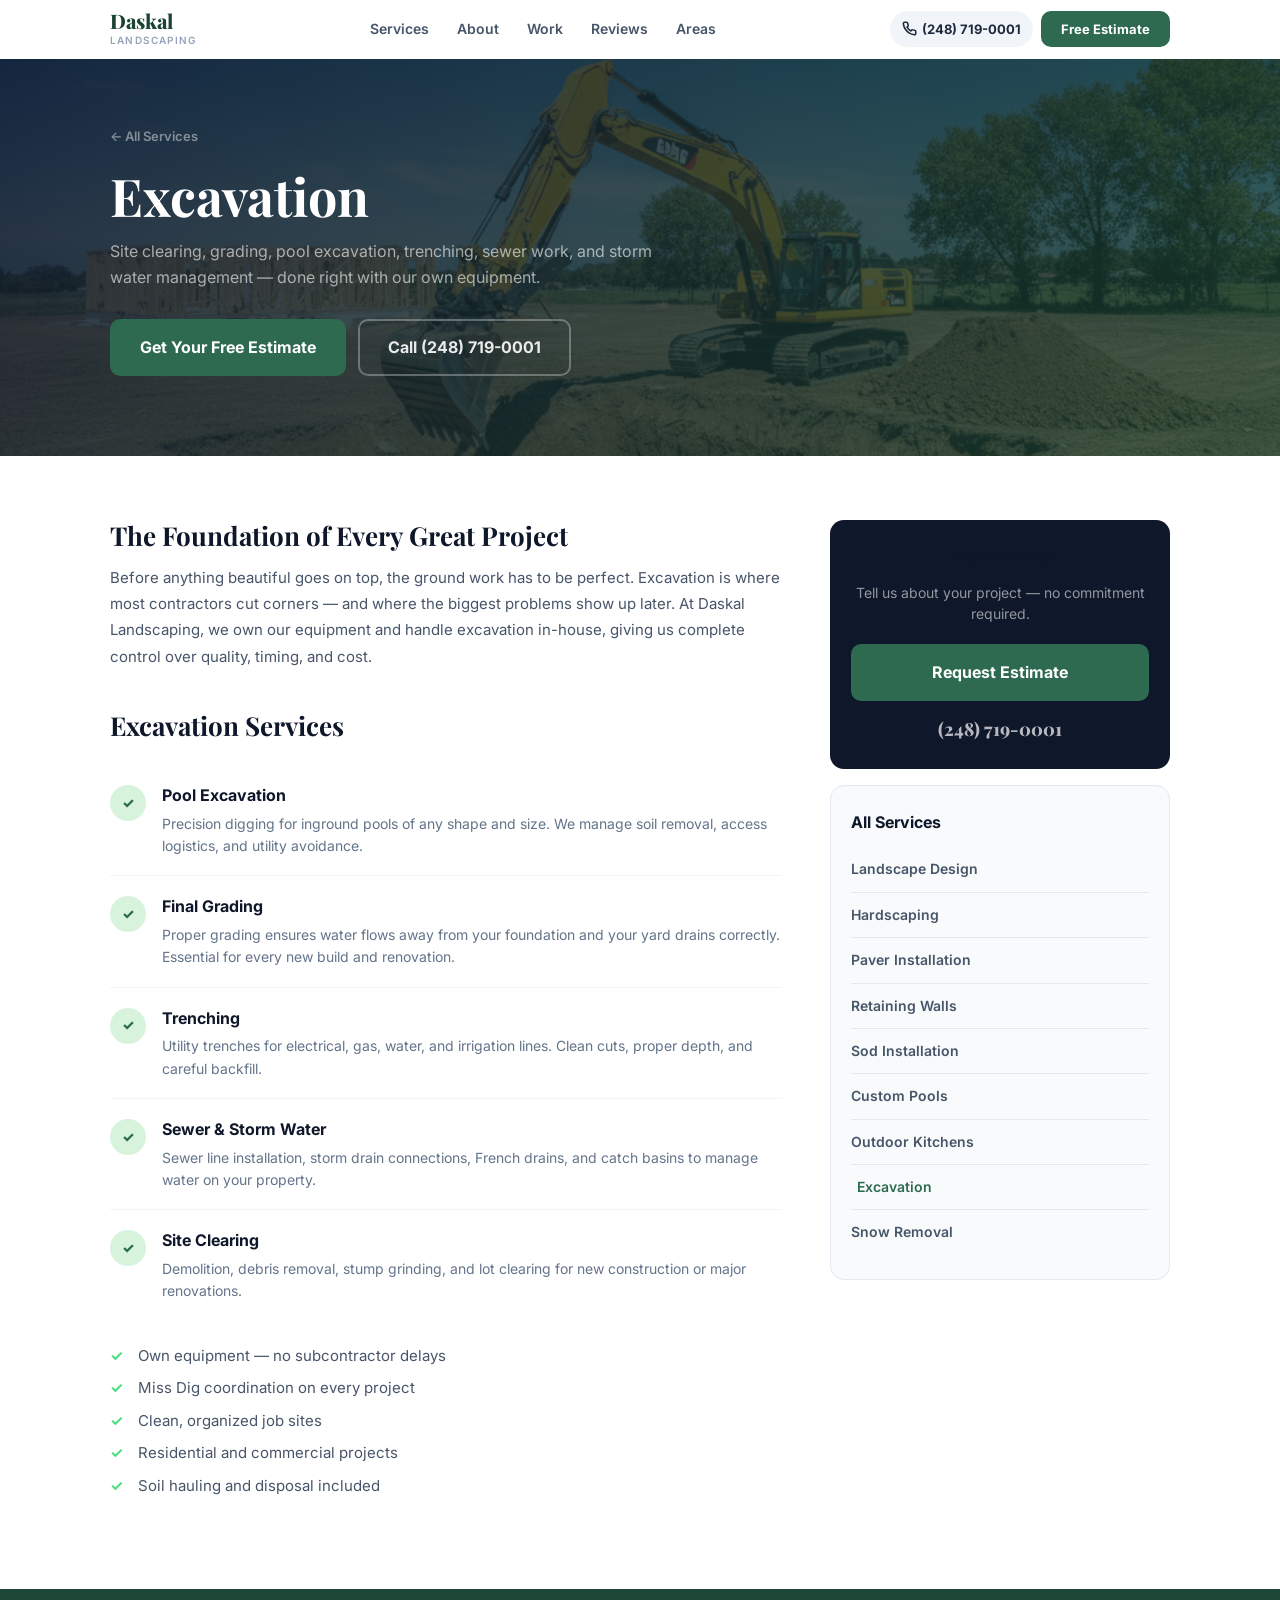
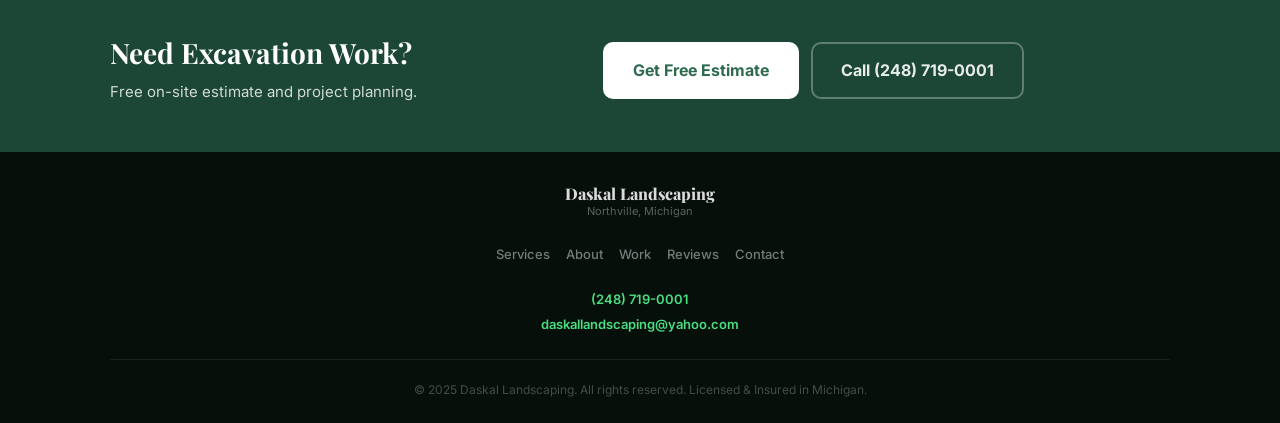
==== excavation/index.html @ 1ce57e73 "Add 9 service pages with clean URLs + expanded homepage Service pages (all with unique SEO, schema, " ====
<!DOCTYPE html>
<html lang="en">
<head>
  <meta charset="UTF-8">
  <meta name="viewport" content="width=device-width, initial-scale=1.0">
  <title>Excavation Services Northville MI | Daskal Landscaping</title>
  <meta name="description" content="Professional excavation in Northville & Southeast Michigan. Pool excavation, grading, trenching, sewer work, storm water management. Call (248) 719-0001.">
  <meta name="robots" content="index, follow">
  <link rel="canonical" href="https://www.daskallandscapeanddesign.com/excavation/">
  <meta property="og:title" content="Excavation Services Northville MI | Daskal Landscaping">
  <meta property="og:description" content="Professional excavation in Northville & Southeast Michigan. Pool excavation, grading, trenching, sewer work, storm water management. Call (248) 719-0001.">
  <meta property="og:type" content="website">
  <meta property="og:url" content="https://www.daskallandscapeanddesign.com/excavation/">
  <script type="application/ld+json">
  {"@context":"https://schema.org","@type":"Service","serviceType":"Excavation","provider":{"@type":"LandscapingBusiness","name":"Daskal Landscaping","url":"https://www.daskallandscapeanddesign.com","telephone":"+12487190001","areaServed":"Northville, MI"},"areaServed":{"@type":"AdministrativeArea","name":"Southeast Michigan"}}
  </script>
  <link rel="preconnect" href="https://fonts.googleapis.com">
  <link rel="preconnect" href="https://fonts.gstatic.com" crossorigin>
  <link href="https://fonts.googleapis.com/css2?family=Inter:wght@400;500;600;700;800;900&family=Playfair+Display:wght@700;800;900&display=swap" rel="stylesheet">
  <link rel="stylesheet" href="../styles.css">
</head>
<body>

  <div class="sticky-cta" id="stickyCta"><a href="tel:+12487190001" class="sticky-cta__call"><svg width="18" height="18" viewBox="0 0 24 24" fill="none" stroke="currentColor" stroke-width="2.5"><path d="M22 16.92v3a2 2 0 01-2.18 2 19.79 19.79 0 01-8.63-3.07 19.5 19.5 0 01-6-6 19.79 19.79 0 01-3.07-8.67A2 2 0 014.11 2h3a2 2 0 012 1.72c.127.96.361 1.903.7 2.81a2 2 0 01-.45 2.11L8.09 9.91a16 16 0 006 6l1.27-1.27a2 2 0 012.11-.45c.907.339 1.85.573 2.81.7A2 2 0 0122 16.92z"/></svg>Call Now</a><a href="../#contact" class="sticky-cta__quote">Free Estimate</a></div>

  <header class="header" id="header"><div class="container"><div class="header__inner"><a href="../" class="header__brand"><span class="header__name">Daskal</span><span class="header__tagline">Landscaping</span></a><nav class="header__nav"><a href="../#services">Services</a><a href="../#about">About</a><a href="../#work">Work</a><a href="../#reviews">Reviews</a><a href="../#areas">Areas</a></nav><div class="header__actions"><a href="tel:+12487190001" class="header__phone"><svg width="15" height="15" viewBox="0 0 24 24" fill="none" stroke="currentColor" stroke-width="2.5"><path d="M22 16.92v3a2 2 0 01-2.18 2 19.79 19.79 0 01-8.63-3.07 19.5 19.5 0 01-6-6 19.79 19.79 0 01-3.07-8.67A2 2 0 014.11 2h3a2 2 0 012 1.72c.127.96.361 1.903.7 2.81a2 2 0 01-.45 2.11L8.09 9.91a16 16 0 006 6l1.27-1.27a2 2 0 012.11-.45c.907.339 1.85.573 2.81.7A2 2 0 0122 16.92z"/></svg><span>(248) 719-0001</span></a><a href="../#contact" class="btn btn--primary btn--sm header__cta">Free Estimate</a><button class="hamburger" id="hamburger" aria-label="Open menu"><span></span><span></span><span></span></button></div></div></div><div class="mobile-menu" id="mobileMenu"><nav class="mobile-menu__nav"><a href="../#services">Services</a><a href="../#about">About</a><a href="../#work">Work</a><a href="../#reviews">Reviews</a><a href="../#areas">Areas</a><a href="../#contact" class="btn btn--primary btn--lg btn--full">Get Free Estimate</a></nav></div></header>

  <section class="svc-hero" style="background-image:url('../assets/images/svc-excavation.jpg');">
    <div class="svc-hero__overlay"></div>
    <div class="container">
      <div class="svc-hero__content">
        <a href="../#services" class="svc-hero__back">&larr; All Services</a>
        <h1 class="svc-hero__title">Excavation</h1>
        <p class="svc-hero__sub">Site clearing, grading, pool excavation, trenching, sewer work, and storm water management — done right with our own equipment.</p>
        <div class="svc-hero__ctas">
          <a href="../#contact" class="btn btn--primary btn--lg">Get Your Free Estimate</a>
          <a href="tel:+12487190001" class="btn btn--outline-light btn--lg">Call (248) 719-0001</a>
        </div>
      </div>
    </div>
  </section>

  <section class="svc-content">
    <div class="container">
      <div class="svc-content__grid">
        <div class="svc-content__main">
          
          <h2>The Foundation of Every Great Project</h2>
          <p>Before anything beautiful goes on top, the ground work has to be perfect. Excavation is where most contractors cut corners — and where the biggest problems show up later. At Daskal Landscaping, we own our equipment and handle excavation in-house, giving us complete control over quality, timing, and cost.</p>

          <h2>Excavation Services</h2>
          <div class="svc-steps">
            <div class="svc-step"><div class="svc-step__num">&#10003;</div><div><h3>Pool Excavation</h3><p>Precision digging for inground pools of any shape and size. We manage soil removal, access logistics, and utility avoidance.</p></div></div>
            <div class="svc-step"><div class="svc-step__num">&#10003;</div><div><h3>Final Grading</h3><p>Proper grading ensures water flows away from your foundation and your yard drains correctly. Essential for every new build and renovation.</p></div></div>
            <div class="svc-step"><div class="svc-step__num">&#10003;</div><div><h3>Trenching</h3><p>Utility trenches for electrical, gas, water, and irrigation lines. Clean cuts, proper depth, and careful backfill.</p></div></div>
            <div class="svc-step"><div class="svc-step__num">&#10003;</div><div><h3>Sewer &amp; Storm Water</h3><p>Sewer line installation, storm drain connections, French drains, and catch basins to manage water on your property.</p></div></div>
            <div class="svc-step"><div class="svc-step__num">&#10003;</div><div><h3>Site Clearing</h3><p>Demolition, debris removal, stump grinding, and lot clearing for new construction or major renovations.</p></div></div>
          </div>

          <ul class="svc-checklist">
            <li>Own equipment — no subcontractor delays</li>
            <li>Miss Dig coordination on every project</li>
            <li>Clean, organized job sites</li>
            <li>Residential and commercial projects</li>
            <li>Soil hauling and disposal included</li>
          </ul>

        </div>
        <aside class="svc-content__sidebar">
          <div class="svc-sidebar-card svc-sidebar-card--cta">
            <h3>Free Estimate</h3>
            <p>Tell us about your project — no commitment required.</p>
            <a href="../#contact" class="btn btn--primary btn--lg btn--full">Request Estimate</a>
            <a href="tel:+12487190001" class="svc-sidebar-phone">(248) 719-0001</a>
          </div>
          <div class="svc-sidebar-card">
            <h3>All Services</h3>
            <ul class="svc-sidebar-links">
              <li><a href="../landscape-design/">Landscape Design</a></li>
<li><a href="../hardscaping/">Hardscaping</a></li>
<li><a href="../pavers/">Paver Installation</a></li>
<li><a href="../retaining-walls/">Retaining Walls</a></li>
<li><a href="../sod-installation/">Sod Installation</a></li>
<li><a href="../pools/">Custom Pools</a></li>
<li><a href="../outdoor-kitchens/">Outdoor Kitchens</a></li>
<li><a href="../excavation/" class="is-current">Excavation</a></li>
<li><a href="../snow-removal/">Snow Removal</a></li>
            </ul>
          </div>
        </aside>
      </div>
    </div>
  </section>

  <section class="cta-banner">
    <div class="container">
      <div class="cta-banner__inner">
        <div><h2>Need Excavation Work?</h2><p>Free on-site estimate and project planning.</p></div>
        <div class="cta-banner__actions">
          <a href="../#contact" class="btn btn--primary btn--lg">Get Free Estimate</a>
          <a href="tel:+12487190001" class="btn btn--outline-light btn--lg">Call (248) 719-0001</a>
        </div>
      </div>
    </div>
  </section>

  <footer class="footer"><div class="container"><div class="footer__top"><div class="footer__brand"><span class="footer__name">Daskal Landscaping</span><span class="footer__sub">Northville, Michigan</span></div><div class="footer__links"><a href="../#services">Services</a><a href="../#about">About</a><a href="../#work">Work</a><a href="../#reviews">Reviews</a><a href="../#contact">Contact</a></div><div class="footer__contact"><a href="tel:+12487190001">(248) 719-0001</a><a href="mailto:daskallandscaping@yahoo.com">daskallandscaping@yahoo.com</a></div></div><div class="footer__bottom"><p>&copy; 2025 Daskal Landscaping. All rights reserved. Licensed &amp; Insured in Michigan.</p></div></div></footer>

  <script>
    const s=document.getElementById('stickyCta'),h=document.getElementById('header');window.addEventListener('scroll',()=>{s.classList.toggle('sticky-cta--visible',window.scrollY>400);h.classList.toggle('header--scrolled',window.scrollY>20)});const b=document.getElementById('hamburger'),m=document.getElementById('mobileMenu');b.addEventListener('click',()=>{b.classList.toggle('is-active');m.classList.toggle('is-open');document.body.classList.toggle('menu-open')});m.querySelectorAll('a').forEach(l=>l.addEventListener('click',()=>{b.classList.remove('is-active');m.classList.remove('is-open');document.body.classList.remove('menu-open')}));
  </script>
</body>
</html>
---- styles.css ----
/* =============================================
   DASKAL LANDSCAPING — Mobile-First
   ============================================= */
*,*::before,*::after{box-sizing:border-box;margin:0;padding:0}
:root{
  --brand:#2D6A4F;--brand-dark:#1B4332;--brand-light:#D8F3DC;--brand-50:#F0FFF4;
  --earth:#8B5E3C;--earth-light:#F5EDE4;
  --white:#FFF;--gray-50:#F8FAFC;--gray-100:#F1F5F9;--gray-200:#E2E8F0;--gray-300:#CBD5E1;
  --gray-400:#94A3B8;--gray-500:#64748B;--gray-600:#475569;--gray-700:#334155;
  --gray-800:#1E293B;--gray-900:#0F172A;
  --green:#4ADE80;
  --radius:10px;--radius-lg:14px;--radius-xl:20px;
}
html{scroll-behavior:smooth;-webkit-text-size-adjust:100%}
body{font-family:'Inter',-apple-system,BlinkMacSystemFont,sans-serif;color:var(--gray-800);background:var(--white);line-height:1.6;-webkit-font-smoothing:antialiased;overflow-x:hidden}
body.menu-open{overflow:hidden}
a{color:var(--brand);text-decoration:none;transition:color .2s}a:hover{color:var(--brand-dark)}
img{max-width:100%;height:auto}
.container{width:100%;max-width:1140px;margin:0 auto;padding:0 20px}

/* BUTTONS */
.btn{display:inline-flex;align-items:center;justify-content:center;gap:8px;font-family:inherit;font-weight:700;font-size:15px;padding:12px 24px;border:2px solid transparent;border-radius:var(--radius);cursor:pointer;transition:all .25s;text-align:center;line-height:1.3;white-space:nowrap}
.btn--primary{background:var(--brand);color:var(--white);border-color:var(--brand)}
.btn--primary:hover{background:var(--brand-dark);border-color:var(--brand-dark);color:var(--white);transform:translateY(-1px);box-shadow:0 6px 20px rgba(45,106,79,.3)}
.btn--outline-light{background:transparent;color:rgba(255,255,255,.9);border-color:rgba(255,255,255,.3)}
.btn--outline-light:hover{background:rgba(255,255,255,.1);border-color:rgba(255,255,255,.6);color:var(--white)}
.btn--sm{padding:8px 18px;font-size:13px}.btn--lg{padding:16px 28px;font-size:16px}.btn--full{width:100%}
.btn--success{background:var(--green)!important;border-color:var(--green)!important}

/* STICKY CTA */
.sticky-cta{position:fixed;bottom:0;left:0;right:0;z-index:999;display:flex;gap:8px;background:var(--gray-900);padding:12px 16px;padding-bottom:max(12px,env(safe-area-inset-bottom));transform:translateY(100%);transition:transform .3s;box-shadow:0 -4px 24px rgba(0,0,0,.25)}
.sticky-cta--visible{transform:translateY(0)}
.sticky-cta a{flex:1;display:flex;align-items:center;justify-content:center;gap:8px;padding:14px 16px;border-radius:var(--radius);font-weight:700;font-size:15px;text-align:center}
.sticky-cta__call{background:var(--brand);color:var(--white)!important}.sticky-cta__call:hover{background:var(--brand-dark);color:var(--white)!important}
.sticky-cta__quote{background:var(--white);color:var(--gray-900)!important}.sticky-cta__quote:hover{background:var(--gray-100);color:var(--gray-900)!important}

/* HEADER */
.header{position:sticky;top:0;z-index:500;background:rgba(255,255,255,.97);backdrop-filter:blur(12px);-webkit-backdrop-filter:blur(12px);border-bottom:1px solid transparent;transition:border-color .3s,box-shadow .3s}
.header--scrolled{border-bottom-color:var(--gray-200);box-shadow:0 1px 8px rgba(0,0,0,.06)}
.header__inner{display:flex;align-items:center;justify-content:space-between;padding:10px 0;gap:12px}
.header__brand{display:flex;flex-direction:column;text-decoration:none;flex-shrink:0}
.header__name{font-family:'Playfair Display',serif;font-size:20px;font-weight:800;color:var(--brand-dark);line-height:1.1}
.header__tagline{font-size:10px;font-weight:600;color:var(--gray-400);text-transform:uppercase;letter-spacing:.12em}
.header__nav{display:none;gap:28px}
.header__nav a{font-size:14px;font-weight:600;color:var(--gray-600)}.header__nav a:hover{color:var(--brand)}
.header__actions{display:flex;align-items:center;gap:8px}
.header__phone{display:flex;align-items:center;gap:5px;font-size:13px;font-weight:700;color:var(--gray-800)!important;padding:8px 12px;border-radius:100px;background:var(--gray-100);transition:background .2s}
.header__phone:hover{background:var(--gray-200)}
.header__phone span{display:none}
.header__cta{display:none}
.hamburger{display:flex;flex-direction:column;justify-content:center;gap:5px;width:36px;height:36px;background:none;border:none;cursor:pointer;padding:6px}
.hamburger span{display:block;width:100%;height:2.5px;background:var(--gray-700);border-radius:2px;transition:all .3s;transform-origin:center}
.hamburger.is-active span:nth-child(1){transform:translateY(7.5px) rotate(45deg)}
.hamburger.is-active span:nth-child(2){opacity:0}
.hamburger.is-active span:nth-child(3){transform:translateY(-7.5px) rotate(-45deg)}
.mobile-menu{position:fixed;top:0;left:0;right:0;bottom:0;z-index:499;background:var(--white);padding-top:72px;transform:translateX(100%);transition:transform .35s cubic-bezier(.4,0,.2,1)}
.mobile-menu.is-open{transform:translateX(0)}
.mobile-menu__nav{display:flex;flex-direction:column;padding:24px;gap:4px}
.mobile-menu__nav a{font-size:18px;font-weight:600;color:var(--gray-800);padding:14px 0;border-bottom:1px solid var(--gray-100)}
.mobile-menu__nav a:last-child{border-bottom:none;margin-top:16px}

/* HERO */
.hero{position:relative;background:var(--gray-900);padding:52px 0 60px;overflow:hidden;background-size:cover;background-position:center}
.hero__overlay{position:absolute;inset:0;background:linear-gradient(135deg,rgba(15,23,42,.85) 0%,rgba(27,67,50,.7) 100%);pointer-events:none}
.hero__content{position:relative;z-index:1}
.hero__badge{display:inline-flex;align-items:center;gap:8px;background:rgba(255,255,255,.08);color:rgba(255,255,255,.85);font-size:12px;font-weight:600;padding:7px 14px;border-radius:100px;border:1px solid rgba(255,255,255,.1);margin-bottom:20px}
.hero__badge svg{color:#FBBF24}
.hero__title{font-family:'Playfair Display',serif;font-size:36px;font-weight:900;color:var(--white);line-height:1.1;margin-bottom:16px}
.highlight{color:var(--green)}
.hero__subtitle{font-size:16px;color:rgba(255,255,255,.65);line-height:1.65;margin-bottom:28px;max-width:540px}
.hero__ctas{display:flex;flex-direction:column;gap:12px;margin-bottom:32px}
.hero__trust{display:flex;flex-wrap:wrap;gap:14px}
.hero__trust-item{display:flex;align-items:center;gap:6px;font-size:13px;font-weight:500;color:rgba(255,255,255,.6)}

/* TRUST BAR */
.trust-bar{background:var(--white);border-bottom:1px solid var(--gray-200);padding:0}
.trust-bar__inner{display:grid;grid-template-columns:repeat(4,1fr);text-align:center}
.trust-bar__item{padding:20px 8px}
.trust-bar__num{display:block;font-family:'Playfair Display',serif;font-size:24px;font-weight:800;color:var(--brand-dark);line-height:1.2}
.trust-bar__label{font-size:10px;font-weight:600;color:var(--gray-400);text-transform:uppercase;letter-spacing:.05em;display:block;margin-top:2px}

/* SECTIONS */
section{padding:56px 0}
.eyebrow{display:block;text-align:center;font-size:12px;font-weight:700;color:var(--brand);text-transform:uppercase;letter-spacing:.1em;margin-bottom:8px}
.eyebrow--light{color:var(--green)}
.section-title{font-family:'Playfair Display',serif;font-size:28px;font-weight:800;text-align:center;line-height:1.15;margin-bottom:12px;color:var(--gray-900)}
.section-title--left{text-align:left}
.section-sub{font-size:15px;color:var(--gray-500);text-align:center;max-width:520px;margin:0 auto 40px;line-height:1.6}

/* SERVICES */
.services{background:var(--gray-50)}
.services__grid{display:grid;gap:16px}
.svc-card{background:var(--white);border:1px solid var(--gray-200);border-radius:var(--radius-lg);overflow:hidden;transition:all .4s;opacity:0;transform:translateY(24px)}
.svc-card.is-visible{opacity:1;transform:translateY(0)}
.svc-card:hover{border-color:var(--brand);box-shadow:0 8px 30px rgba(45,106,79,.08)}
.svc-card__img{aspect-ratio:16/10;overflow:hidden}
.svc-card__img img{width:100%;height:100%;object-fit:cover;transition:transform .5s}
.svc-card:hover .svc-card__img img{transform:scale(1.05)}
.svc-card{text-decoration:none;color:inherit;display:flex;flex-direction:column}
.svc-card h3{font-size:18px;font-weight:700;padding:16px 20px 6px;color:var(--gray-900)}
.svc-card p{font-size:14px;color:var(--gray-500);padding:0 20px 8px;line-height:1.6;flex:1}
.svc-card__link{display:block;padding:0 20px 18px;font-size:14px;font-weight:700;color:var(--brand)}

/* ABOUT */
.about__inner{display:grid;gap:32px;align-items:center}
.about__img{border-radius:var(--radius-lg);overflow:hidden;box-shadow:0 8px 30px rgba(0,0,0,.1)}
.about__img img{width:100%;aspect-ratio:4/3;object-fit:cover;display:block}
.about__text p{font-size:15px;color:var(--gray-600);line-height:1.7;margin-bottom:16px}
.about__stats{display:grid;grid-template-columns:1fr 1fr;gap:12px;margin-top:24px}
.about__stat{background:var(--brand-50);border:1px solid var(--brand-light);border-radius:var(--radius);padding:16px}
.about__stat strong{display:block;font-size:14px;font-weight:700;color:var(--brand-dark);margin-bottom:2px}
.about__stat span{font-size:12px;color:var(--gray-500)}

/* CTA BANNER */
.cta-banner{background:var(--brand);padding:48px 0;position:relative;background-size:cover;background-position:center}
.cta-banner::before{content:'';position:absolute;inset:0;background:rgba(27,67,50,.9)}
.cta-banner .container{position:relative;z-index:1}
.cta-banner__inner{text-align:center}
.cta-banner h2{font-family:'Playfair Display',serif;font-size:28px;color:var(--white);margin-bottom:10px;line-height:1.15}
.cta-banner p{font-size:15px;color:rgba(255,255,255,.8);margin-bottom:24px;max-width:480px;margin-left:auto;margin-right:auto;line-height:1.6}
.cta-banner__actions{display:flex;flex-direction:column;gap:12px;max-width:360px;margin:0 auto}
.cta-banner .btn--primary{background:var(--white);color:var(--brand);border-color:var(--white)}
.cta-banner .btn--primary:hover{background:var(--gray-100);box-shadow:0 6px 20px rgba(0,0,0,.15)}

/* WORK / GALLERY */
.work__grid{display:grid;grid-template-columns:1fr;gap:12px}
.work__item{position:relative;border-radius:var(--radius-lg);overflow:hidden;aspect-ratio:4/3}
.work__item img{width:100%;height:100%;object-fit:cover;display:block;transition:transform .5s}
.work__item:hover img{transform:scale(1.05)}
.work__item span{position:absolute;bottom:0;left:0;right:0;padding:12px 16px;background:linear-gradient(transparent,rgba(0,0,0,.7));color:var(--white);font-size:13px;font-weight:600}

/* REVIEWS */
.reviews{background:var(--gray-50)}
.reviews__grid{display:grid;gap:16px}
.review-card{background:var(--white);border:1px solid var(--gray-200);border-radius:var(--radius-lg);padding:24px;opacity:0;transform:translateY(24px);transition:all .4s}
.review-card.is-visible{opacity:1;transform:translateY(0)}
.review-card__stars{color:#FBBF24;font-size:18px;letter-spacing:2px;margin-bottom:12px}
.review-card p{font-size:15px;color:var(--gray-600);line-height:1.7;font-style:italic;margin-bottom:16px}
.review-card__name{display:block;font-weight:700;font-size:14px;color:var(--gray-900)}
.review-card__src{display:block;font-size:12px;color:var(--gray-400);margin-top:2px}

/* AREAS */
.areas__grid{display:flex;flex-wrap:wrap;justify-content:center;gap:8px;margin-bottom:24px}
.area-tag{font-size:13px;font-weight:500;padding:8px 16px;background:var(--gray-50);border:1px solid var(--gray-200);border-radius:100px;color:var(--gray-600);transition:all .2s}
.area-tag:hover{border-color:var(--brand);color:var(--brand);background:var(--brand-50)}
.areas__note{text-align:center;font-size:14px;color:var(--gray-400)}

/* FAQ */
.faq{background:var(--gray-50)}
.faq__list{max-width:680px;margin:0 auto;display:flex;flex-direction:column;gap:8px}
.faq__item{background:var(--white);border:1px solid var(--gray-200);border-radius:var(--radius);overflow:hidden;transition:border-color .2s}
.faq__item[open]{border-color:var(--brand)}
.faq__item summary{padding:18px 44px 18px 20px;font-weight:600;font-size:15px;cursor:pointer;list-style:none;color:var(--gray-800);position:relative;line-height:1.4}
.faq__item summary::-webkit-details-marker{display:none}
.faq__item summary::after{content:'+';position:absolute;right:20px;top:50%;transform:translateY(-50%);font-size:22px;font-weight:300;color:var(--gray-400)}
.faq__item[open] summary::after{content:'\2212'}
.faq__item p{padding:0 20px 18px;font-size:14px;color:var(--gray-500);line-height:1.7}

/* CONTACT */
.contact{background:var(--gray-900);padding:56px 0;padding-bottom:max(56px,calc(env(safe-area-inset-bottom)+80px))}
.contact__wrapper{display:grid;gap:32px}
.contact__text{color:var(--white)}
.contact__title{font-family:'Playfair Display',serif;font-size:28px;color:var(--white);line-height:1.15;margin-bottom:12px}
.contact__sub{font-size:15px;color:rgba(255,255,255,.6);line-height:1.6;margin-bottom:28px}
.contact__perks{display:flex;flex-direction:column;gap:12px;margin-bottom:32px}
.contact__perk{display:flex;align-items:center;gap:10px;font-size:14px;color:rgba(255,255,255,.75);font-weight:500}
.contact__direct{padding:20px;background:rgba(255,255,255,.05);border:1px solid rgba(255,255,255,.08);border-radius:var(--radius)}
.contact__direct p{font-size:13px;color:rgba(255,255,255,.4);margin-bottom:4px}
.contact__phone{font-family:'Playfair Display',serif;font-size:22px;font-weight:800;color:var(--green)!important;display:block;margin-bottom:4px}
.contact__hours{font-size:12px;color:rgba(255,255,255,.35)!important;margin-bottom:0!important}
.contact__form{background:var(--white);border-radius:var(--radius-xl);padding:28px 22px;color:var(--gray-800)}
.contact__form-title{font-size:18px;font-weight:700;text-align:center;margin-bottom:24px;color:var(--gray-900)}
.form-row{display:grid;grid-template-columns:1fr 1fr;gap:12px}
.form-group{margin-bottom:14px}
.form-group label{display:block;font-size:13px;font-weight:600;color:var(--gray-700);margin-bottom:5px}
.optional{font-weight:400;color:var(--gray-400)}
.form-group input,.form-group select,.form-group textarea{width:100%;padding:12px 14px;border:1.5px solid var(--gray-200);border-radius:var(--radius);font-size:15px;font-family:inherit;color:var(--gray-800);background:var(--gray-50);transition:border-color .2s,box-shadow .2s;-webkit-appearance:none}
.form-group input:focus,.form-group select:focus,.form-group textarea:focus{outline:none;border-color:var(--brand);box-shadow:0 0 0 3px rgba(45,106,79,.1);background:var(--white)}
.form-group textarea{resize:vertical;min-height:80px}
.form-note{text-align:center;font-size:12px;color:var(--gray-400);margin-top:12px}

/* FOOTER */
.footer{background:#070F0B;color:rgba(255,255,255,.5);padding:32px 0 24px}
.footer__top{display:flex;flex-direction:column;align-items:center;gap:24px;padding-bottom:24px;border-bottom:1px solid rgba(255,255,255,.08);margin-bottom:20px;text-align:center}
.footer__name{font-family:'Playfair Display',serif;font-size:16px;font-weight:800;color:rgba(255,255,255,.85);display:block;line-height:1.2}
.footer__sub{font-size:11px;color:rgba(255,255,255,.35);display:block}
.footer__links{display:flex;flex-wrap:wrap;justify-content:center;gap:16px}
.footer__links a{font-size:13px;font-weight:500;color:rgba(255,255,255,.45)!important}.footer__links a:hover{color:var(--white)!important}
.footer__contact{display:flex;flex-direction:column;gap:4px;align-items:center}
.footer__contact a{font-size:13px;font-weight:600;color:var(--green)!important}
.footer__contact span{font-size:12px;color:rgba(255,255,255,.3)}
.footer__bottom{text-align:center}.footer__bottom p{font-size:12px;color:rgba(255,255,255,.25)}

/* ANIMATIONS */
[data-animate]{opacity:0;transform:translateY(24px);transition:opacity .5s,transform .5s}
[data-animate].is-visible{opacity:1;transform:translateY(0)}

/* TABLET */
@media(min-width:640px){
  .hero__title{font-size:46px}.hero__ctas{flex-direction:row}.section-title{font-size:34px}
  .services__grid{grid-template-columns:1fr 1fr}
  .about__inner{grid-template-columns:1fr 1fr;gap:40px}
  .work__grid{grid-template-columns:1fr 1fr}
  .work__item--wide{grid-column:span 2}
  .reviews__grid{grid-template-columns:1fr 1fr}
  .cta-banner__actions{flex-direction:row;max-width:500px}
  .contact__wrapper{grid-template-columns:1fr 1fr;align-items:start}
  .contact__title{font-size:32px}
  .trust-bar__num{font-size:28px}.trust-bar__label{font-size:11px}
}

/* DESKTOP */
@media(min-width:960px){
  .container{padding:0 40px}section{padding:80px 0}
  .hero{padding:80px 0 88px}.hero__title{font-size:58px}.hero__subtitle{font-size:18px}
  .section-title{font-size:38px}
  .header__nav{display:flex}.hamburger{display:none}.header__phone span{display:inline}.header__cta{display:inline-flex}
  .services__grid{grid-template-columns:1fr 1fr 1fr}
  .work__grid{grid-template-columns:1fr 1fr 1fr}
  .work__item--wide{grid-column:span 2}
  .cta-banner__inner{display:flex;align-items:center;text-align:left;gap:40px}
  .cta-banner p{margin-left:0;margin-right:0;margin-bottom:0}
  .cta-banner__actions{flex-direction:row;flex-shrink:0}
  .contact{padding-bottom:80px}
  .sticky-cta{display:none}
  .trust-bar__num{font-size:32px}.trust-bar__label{font-size:12px}
}

@media(min-width:1200px){.hero__title{font-size:64px}}

/* =============================================
   SERVICE PAGES
   ============================================= */
.svc-hero{position:relative;background:var(--gray-900);padding:48px 0 56px;overflow:hidden;background-size:cover;background-position:center}
.svc-hero__overlay{position:absolute;inset:0;background:linear-gradient(135deg,rgba(15,23,42,.88) 0%,rgba(27,67,50,.75) 100%)}
.svc-hero__content{position:relative;z-index:1}
.svc-hero__back{display:inline-flex;align-items:center;gap:4px;font-size:13px;font-weight:600;color:rgba(255,255,255,.45)!important;margin-bottom:20px}.svc-hero__back:hover{color:rgba(255,255,255,.8)!important}
.svc-hero__title{font-family:'Playfair Display',serif;font-size:34px;color:var(--white);line-height:1.1;margin-bottom:14px}
.svc-hero__sub{font-size:16px;color:rgba(255,255,255,.6);line-height:1.65;max-width:560px;margin-bottom:28px}
.svc-hero__ctas{display:flex;flex-direction:column;gap:12px}
.svc-content{padding:48px 0}
.svc-content__grid{display:grid;gap:40px}
.svc-content__main h2{font-family:'Playfair Display',serif;font-size:22px;color:var(--gray-900);margin:40px 0 14px;line-height:1.2}
.svc-content__main h2:first-child{margin-top:0}
.svc-content__main p{font-size:15px;color:var(--gray-600);line-height:1.75;margin-bottom:16px}
.svc-steps{display:flex;flex-direction:column;margin:24px 0}
.svc-step{display:flex;gap:16px;padding:18px 0;border-bottom:1px solid var(--gray-100)}
.svc-step:last-child{border-bottom:none}
.svc-step__num{width:36px;height:36px;min-width:36px;background:var(--brand-light);color:var(--brand);font-weight:800;font-size:14px;border-radius:50%;display:flex;align-items:center;justify-content:center;margin-top:2px}
.svc-step h3{font-size:16px;font-weight:700;color:var(--gray-900);margin-bottom:4px}
.svc-step p{font-size:14px;color:var(--gray-500);line-height:1.6;margin-bottom:0}
.svc-checklist{list-style:none;display:flex;flex-direction:column;gap:10px;margin:20px 0 28px;padding:0}
.svc-checklist li{font-size:15px;color:var(--gray-600);padding-left:28px;position:relative;line-height:1.5}
.svc-checklist li::before{content:'\2713';position:absolute;left:0;top:0;color:var(--green);font-weight:700;font-size:15px}
.svc-content__sidebar{display:flex;flex-direction:column;gap:16px}
.svc-sidebar-card{background:var(--gray-50);border:1px solid var(--gray-200);border-radius:var(--radius-lg);padding:24px 20px}
.svc-sidebar-card--cta{background:var(--gray-900);border-color:transparent;text-align:center}
.svc-sidebar-card--cta h3{font-size:18px;font-weight:700;color:var(--white);margin-bottom:8px}
.svc-sidebar-card--cta p{font-size:14px;color:rgba(255,255,255,.55);margin-bottom:20px;line-height:1.5}
.svc-sidebar-phone{display:block;text-align:center;margin-top:14px;font-family:'Playfair Display',serif;font-size:18px;font-weight:800;color:rgba(255,255,255,.7)!important}.svc-sidebar-phone:hover{color:var(--white)!important}
.svc-sidebar-card h3{font-size:16px;font-weight:700;color:var(--gray-900);margin-bottom:12px}
.svc-sidebar-links{list-style:none;padding:0;display:flex;flex-direction:column}
.svc-sidebar-links li{border-bottom:1px solid var(--gray-200)}.svc-sidebar-links li:last-child{border-bottom:none}
.svc-sidebar-links a{display:block;padding:11px 0;font-size:14px;font-weight:600;color:var(--gray-600)!important;transition:color .2s,padding-left .2s}
.svc-sidebar-links a:hover,.svc-sidebar-links a.is-current{color:var(--brand)!important;padding-left:6px}

@media(min-width:640px){.svc-hero__title{font-size:44px}.svc-hero__ctas{flex-direction:row}}
@media(min-width:960px){.svc-hero{padding:64px 0 80px}.svc-hero__title{font-size:52px}.svc-content{padding:64px 0}.svc-content__grid{grid-template-columns:1fr 340px;gap:48px}.svc-content__main h2{font-size:26px}.svc-content__sidebar{position:sticky;top:80px}}
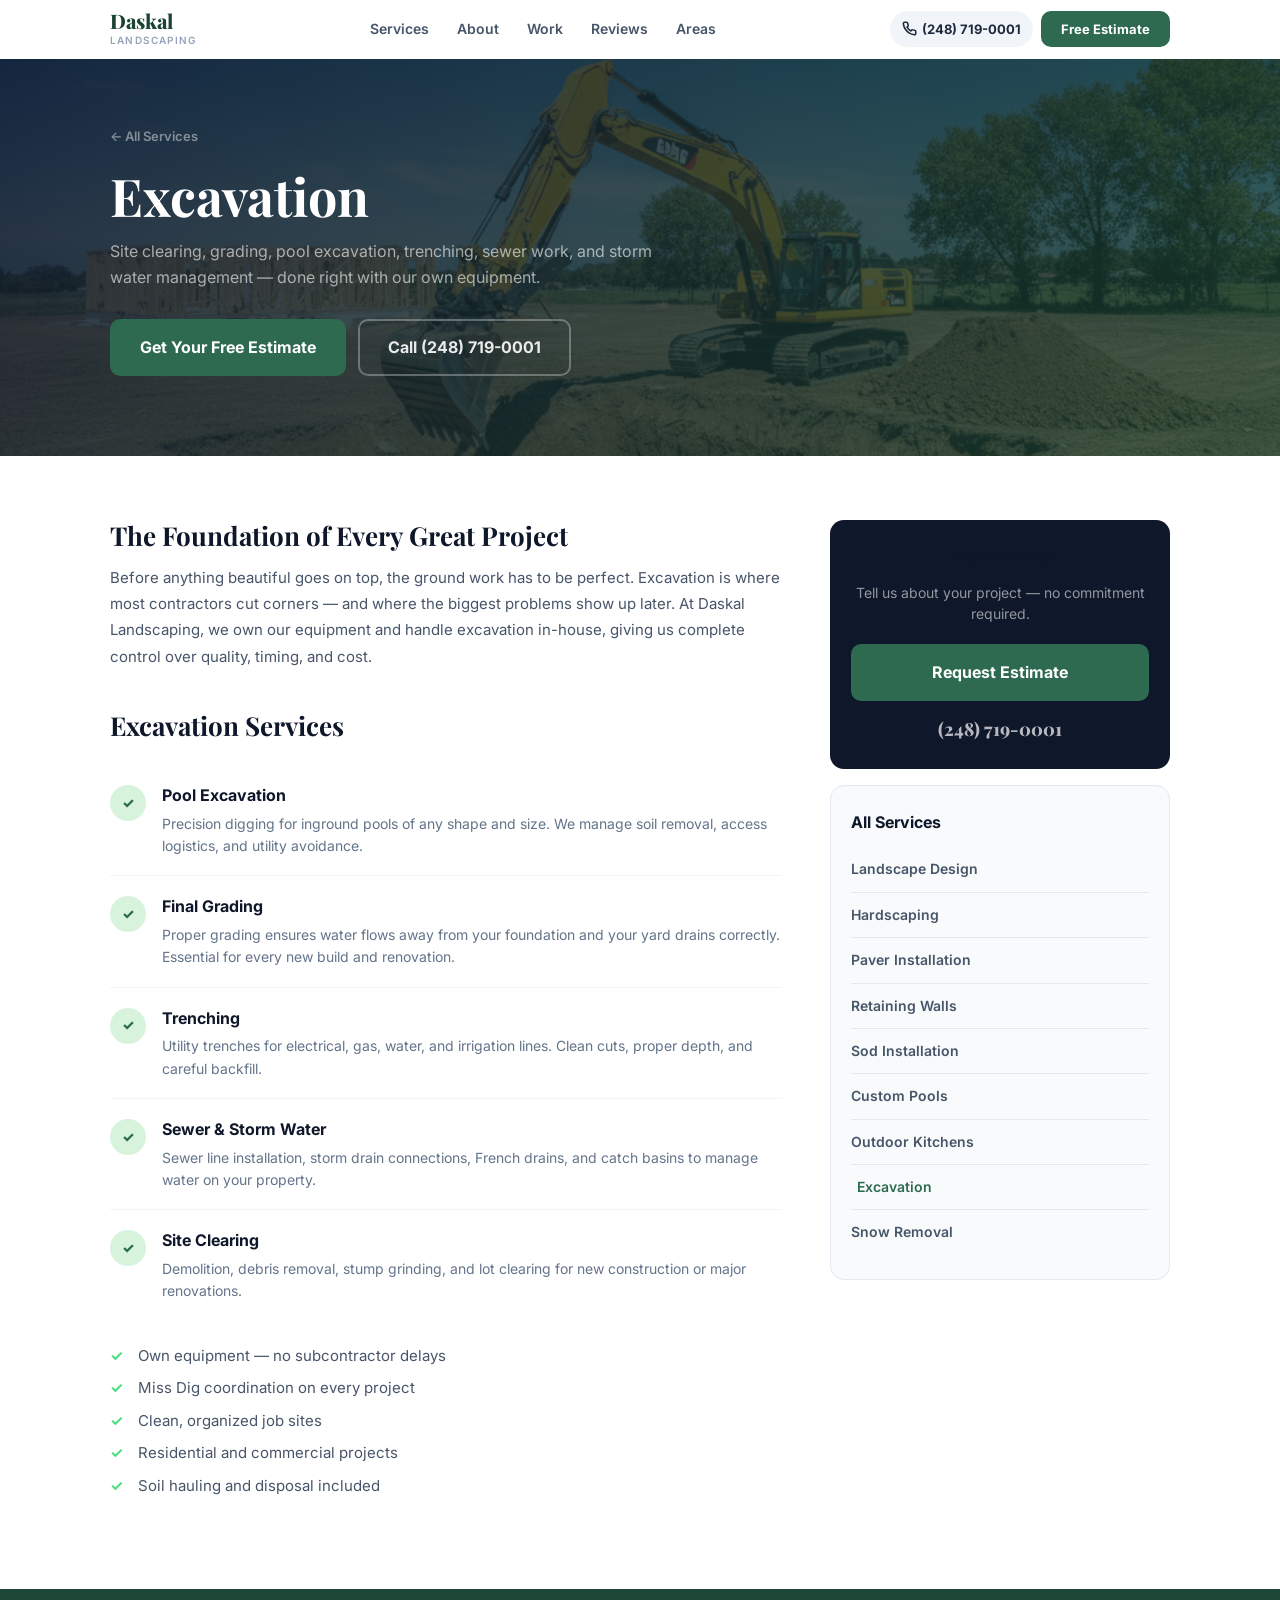
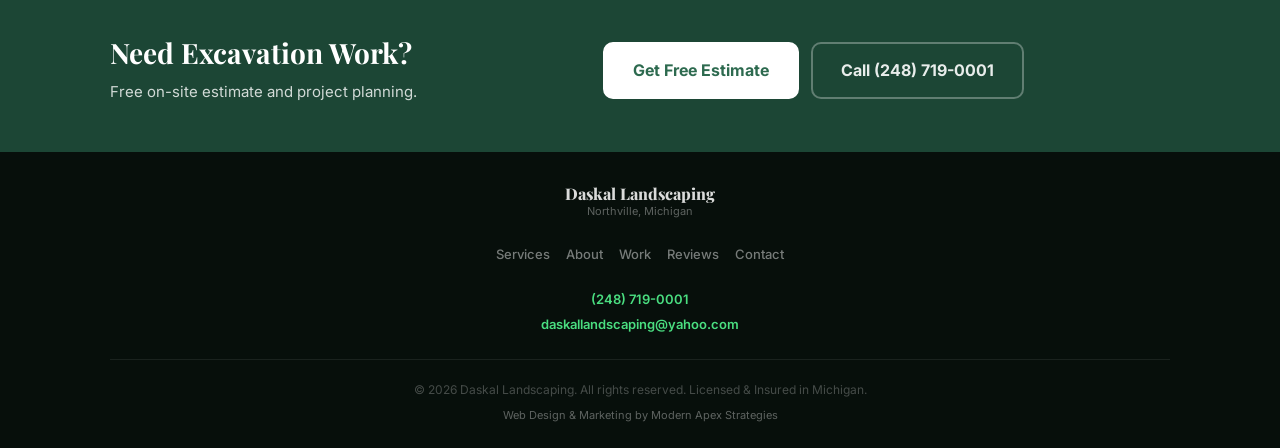
==== commit 709db148: "Add Modern Apex Strategies footer credit and fix copyright year to 2026 Co-Authored-By: Claude Opus " ====
--- a/excavation/index.html
+++ b/excavation/index.html
@@ -11,6 +11,12 @@
   <meta property="og:description" content="Professional excavation in Northville & Southeast Michigan. Pool excavation, grading, trenching, sewer work, storm water management. Call (248) 719-0001.">
   <meta property="og:type" content="website">
   <meta property="og:url" content="https://www.daskallandscapeanddesign.com/excavation/">
+  <meta property="og:image" content="https://www.daskallandscapeanddesign.com/assets/images/og-image.jpg">
+  <meta name="twitter:card" content="summary_large_image">
+  <meta name="twitter:image" content="https://www.daskallandscapeanddesign.com/assets/images/og-image.jpg">
+  <link rel="icon" type="image/x-icon" href="../assets/images/favicon.ico">
+  <link rel="icon" type="image/png" sizes="32x32" href="../assets/images/favicon-32x32.png">
+  <link rel="apple-touch-icon" sizes="180x180" href="../assets/images/apple-touch-icon.png">
   <script type="application/ld+json">
   {"@context":"https://schema.org","@type":"Service","serviceType":"Excavation","provider":{"@type":"LandscapingBusiness","name":"Daskal Landscaping","url":"https://www.daskallandscapeanddesign.com","telephone":"+12487190001","areaServed":"Northville, MI"},"areaServed":{"@type":"AdministrativeArea","name":"Southeast Michigan"}}
   </script>
@@ -23,7 +29,7 @@
 
   <div class="sticky-cta" id="stickyCta"><a href="tel:+12487190001" class="sticky-cta__call"><svg width="18" height="18" viewBox="0 0 24 24" fill="none" stroke="currentColor" stroke-width="2.5"><path d="M22 16.92v3a2 2 0 01-2.18 2 19.79 19.79 0 01-8.63-3.07 19.5 19.5 0 01-6-6 19.79 19.79 0 01-3.07-8.67A2 2 0 014.11 2h3a2 2 0 012 1.72c.127.96.361 1.903.7 2.81a2 2 0 01-.45 2.11L8.09 9.91a16 16 0 006 6l1.27-1.27a2 2 0 012.11-.45c.907.339 1.85.573 2.81.7A2 2 0 0122 16.92z"/></svg>Call Now</a><a href="../#contact" class="sticky-cta__quote">Free Estimate</a></div>
 
-  <header class="header" id="header"><div class="container"><div class="header__inner"><a href="../" class="header__brand"><span class="header__name">Daskal</span><span class="header__tagline">Landscaping</span></a><nav class="header__nav"><a href="../#services">Services</a><a href="../#about">About</a><a href="../#work">Work</a><a href="../#reviews">Reviews</a><a href="../#areas">Areas</a></nav><div class="header__actions"><a href="tel:+12487190001" class="header__phone"><svg width="15" height="15" viewBox="0 0 24 24" fill="none" stroke="currentColor" stroke-width="2.5"><path d="M22 16.92v3a2 2 0 01-2.18 2 19.79 19.79 0 01-8.63-3.07 19.5 19.5 0 01-6-6 19.79 19.79 0 01-3.07-8.67A2 2 0 014.11 2h3a2 2 0 012 1.72c.127.96.361 1.903.7 2.81a2 2 0 01-.45 2.11L8.09 9.91a16 16 0 006 6l1.27-1.27a2 2 0 012.11-.45c.907.339 1.85.573 2.81.7A2 2 0 0122 16.92z"/></svg><span>(248) 719-0001</span></a><a href="../#contact" class="btn btn--primary btn--sm header__cta">Free Estimate</a><button class="hamburger" id="hamburger" aria-label="Open menu"><span></span><span></span><span></span></button></div></div></div><div class="mobile-menu" id="mobileMenu"><nav class="mobile-menu__nav"><a href="../#services">Services</a><a href="../#about">About</a><a href="../#work">Work</a><a href="../#reviews">Reviews</a><a href="../#areas">Areas</a><a href="../#contact" class="btn btn--primary btn--lg btn--full">Get Free Estimate</a></nav></div></header>
+  <header class="header" id="header"><div class="container"><div class="header__inner"><a href="../" class="header__brand"><span class="header__name">Daskal</span><span class="header__tagline">Landscaping</span></a><nav class="header__nav"><a href="../#services">Services</a><a href="../#about">About</a><a href="../#work">Work</a><a href="../#reviews">Reviews</a><a href="../#areas">Areas</a></nav><div class="header__actions"><a href="tel:+12487190001" class="header__phone"><svg width="15" height="15" viewBox="0 0 24 24" fill="none" stroke="currentColor" stroke-width="2.5"><path d="M22 16.92v3a2 2 0 01-2.18 2 19.79 19.79 0 01-8.63-3.07 19.5 19.5 0 01-6-6 19.79 19.79 0 01-3.07-8.67A2 2 0 014.11 2h3a2 2 0 012 1.72c.127.96.361 1.903.7 2.81a2 2 0 01-.45 2.11L8.09 9.91a16 16 0 006 6l1.27-1.27a2 2 0 012.11-.45c.907.339 1.85.573 2.81.7A2 2 0 0122 16.92z"/></svg><span>(248) 719-0001</span></a><a href="../#contact" class="btn btn--primary btn--sm header__cta">Free Estimate</a><button class="hamburger" id="hamburger" aria-label="Open menu"><span></span><span></span><span></span></button></div></div></div></header><div class="mobile-menu" id="mobileMenu"><nav class="mobile-menu__nav"><a href="../#services">Services</a><a href="../#about">About</a><a href="../#work">Work</a><a href="../#reviews">Reviews</a><a href="../#areas">Areas</a><a href="../#contact" class="btn btn--primary btn--lg btn--full">Get Free Estimate</a></nav></div>
 
   <section class="svc-hero" style="background-image:url('../assets/images/svc-excavation.jpg');">
     <div class="svc-hero__overlay"></div>
@@ -104,7 +110,7 @@
     </div>
   </section>
 
-  <footer class="footer"><div class="container"><div class="footer__top"><div class="footer__brand"><span class="footer__name">Daskal Landscaping</span><span class="footer__sub">Northville, Michigan</span></div><div class="footer__links"><a href="../#services">Services</a><a href="../#about">About</a><a href="../#work">Work</a><a href="../#reviews">Reviews</a><a href="../#contact">Contact</a></div><div class="footer__contact"><a href="tel:+12487190001">(248) 719-0001</a><a href="mailto:daskallandscaping@yahoo.com">daskallandscaping@yahoo.com</a></div></div><div class="footer__bottom"><p>&copy; 2025 Daskal Landscaping. All rights reserved. Licensed &amp; Insured in Michigan.</p></div></div></footer>
+  <footer class="footer"><div class="container"><div class="footer__top"><div class="footer__brand"><span class="footer__name">Daskal Landscaping</span><span class="footer__sub">Northville, Michigan</span></div><div class="footer__links"><a href="../#services">Services</a><a href="../#about">About</a><a href="../#work">Work</a><a href="../#reviews">Reviews</a><a href="../#contact">Contact</a></div><div class="footer__contact"><a href="tel:+12487190001">(248) 719-0001</a><a href="mailto:daskallandscaping@yahoo.com">daskallandscaping@yahoo.com</a></div></div><div class="footer__bottom"><p>&copy; 2026 Daskal Landscaping. All rights reserved. Licensed &amp; Insured in Michigan.</p><p style="margin-top:6px"><a href="https://modernapexstrategies.com" target="_blank" rel="noopener" style="color:rgba(255,255,255,.35);text-decoration:none;font-size:11px">Web Design &amp; Marketing by Modern Apex Strategies</a></p></div></div></footer>
 
   <script>
     const s=document.getElementById('stickyCta'),h=document.getElementById('header');window.addEventListener('scroll',()=>{s.classList.toggle('sticky-cta--visible',window.scrollY>400);h.classList.toggle('header--scrolled',window.scrollY>20)});const b=document.getElementById('hamburger'),m=document.getElementById('mobileMenu');b.addEventListener('click',()=>{b.classList.toggle('is-active');m.classList.toggle('is-open');document.body.classList.toggle('menu-open')});m.querySelectorAll('a').forEach(l=>l.addEventListener('click',()=>{b.classList.remove('is-active');m.classList.remove('is-open');document.body.classList.remove('menu-open')}));
--- a/styles.css
+++ b/styles.css
@@ -35,7 +35,7 @@
 .sticky-cta__quote{background:var(--white);color:var(--gray-900)!important}.sticky-cta__quote:hover{background:var(--gray-100);color:var(--gray-900)!important}
 
 /* HEADER */
-.header{position:sticky;top:0;z-index:500;background:rgba(255,255,255,.97);backdrop-filter:blur(12px);-webkit-backdrop-filter:blur(12px);border-bottom:1px solid transparent;transition:border-color .3s,box-shadow .3s}
+.header{position:sticky;top:0;z-index:502;background:rgba(255,255,255,.97);backdrop-filter:blur(12px);-webkit-backdrop-filter:blur(12px);border-bottom:1px solid transparent;transition:border-color .3s,box-shadow .3s}
 .header--scrolled{border-bottom-color:var(--gray-200);box-shadow:0 1px 8px rgba(0,0,0,.06)}
 .header__inner{display:flex;align-items:center;justify-content:space-between;padding:10px 0;gap:12px}
 .header__brand{display:flex;flex-direction:column;text-decoration:none;flex-shrink:0}
@@ -53,7 +53,7 @@
 .hamburger.is-active span:nth-child(1){transform:translateY(7.5px) rotate(45deg)}
 .hamburger.is-active span:nth-child(2){opacity:0}
 .hamburger.is-active span:nth-child(3){transform:translateY(-7.5px) rotate(-45deg)}
-.mobile-menu{position:fixed;top:0;left:0;right:0;bottom:0;z-index:499;background:var(--white);padding-top:72px;transform:translateX(100%);transition:transform .35s cubic-bezier(.4,0,.2,1)}
+.mobile-menu{position:fixed;top:0;left:0;right:0;bottom:0;z-index:501;background:var(--white);padding-top:72px;transform:translateX(100%);transition:transform .35s cubic-bezier(.4,0,.2,1)}
 .mobile-menu.is-open{transform:translateX(0)}
 .mobile-menu__nav{display:flex;flex-direction:column;padding:24px;gap:4px}
 .mobile-menu__nav a{font-size:18px;font-weight:600;color:var(--gray-800);padding:14px 0;border-bottom:1px solid var(--gray-100)}
